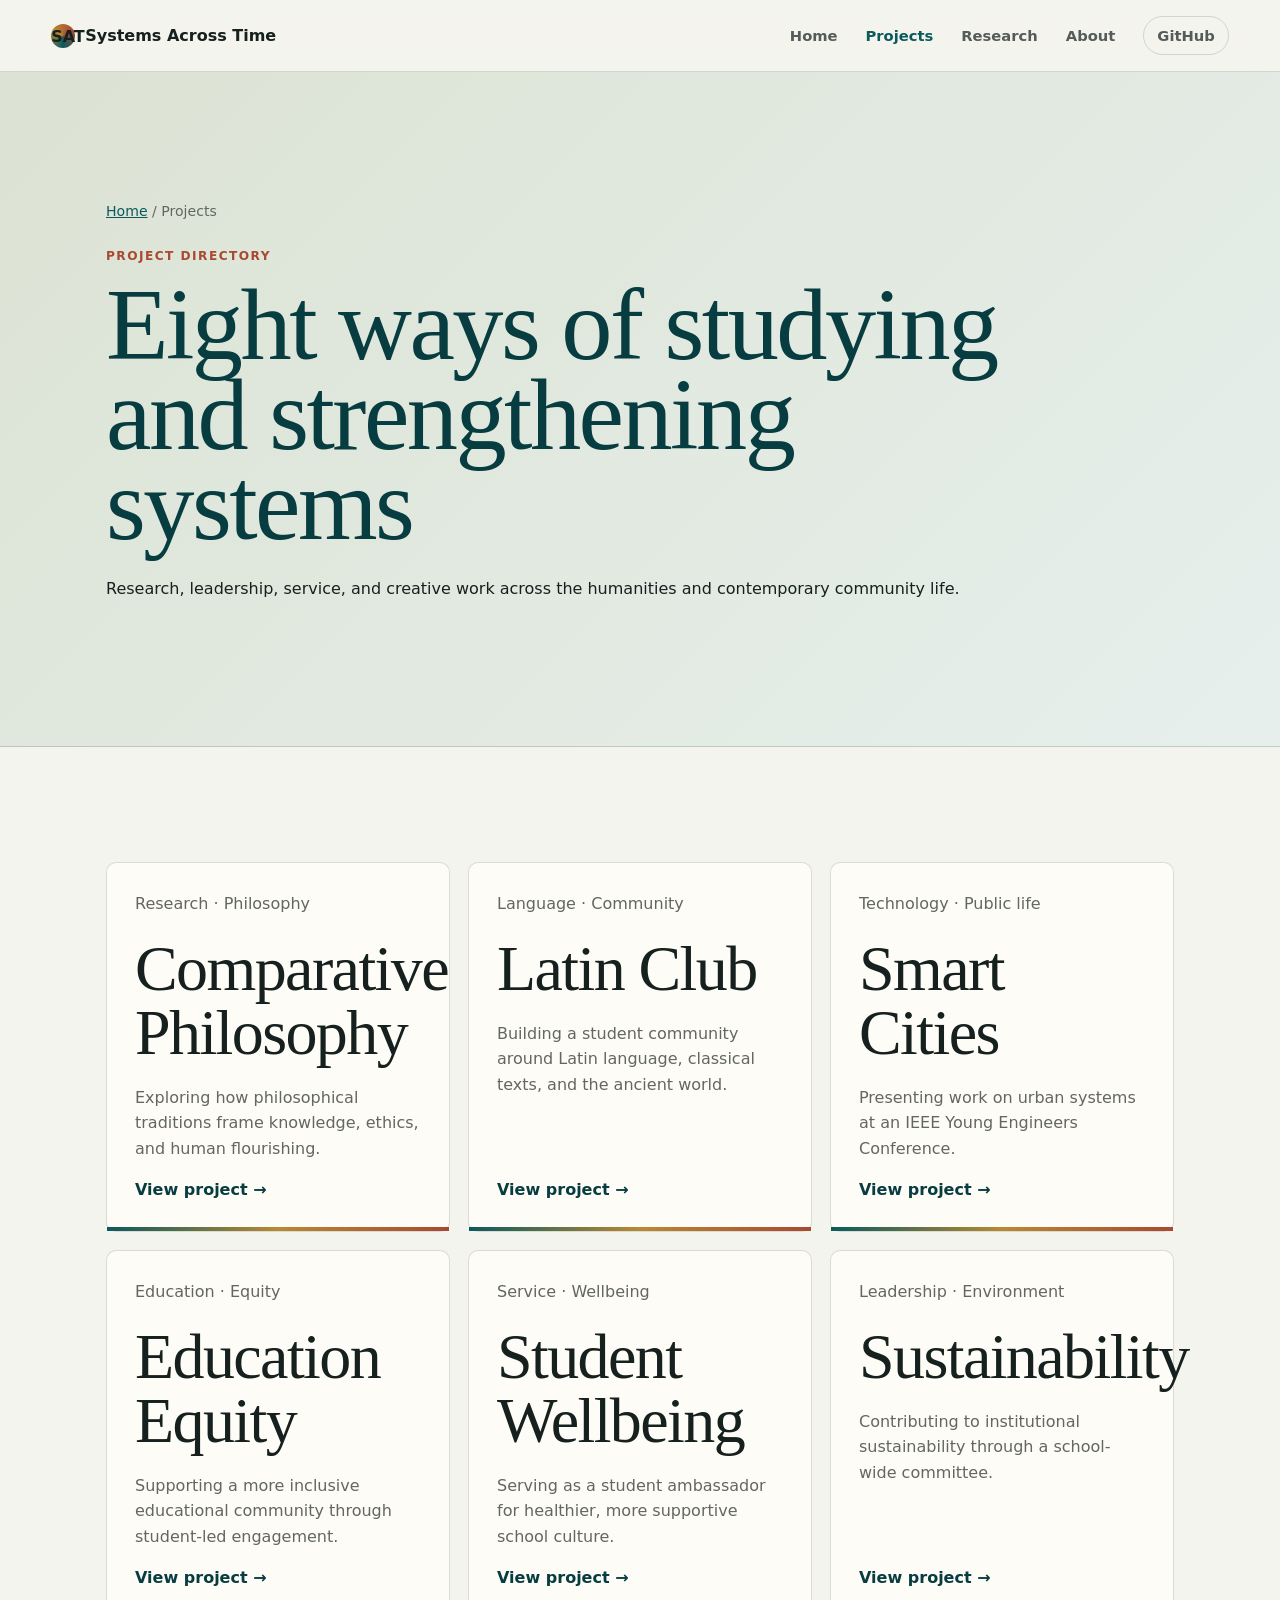
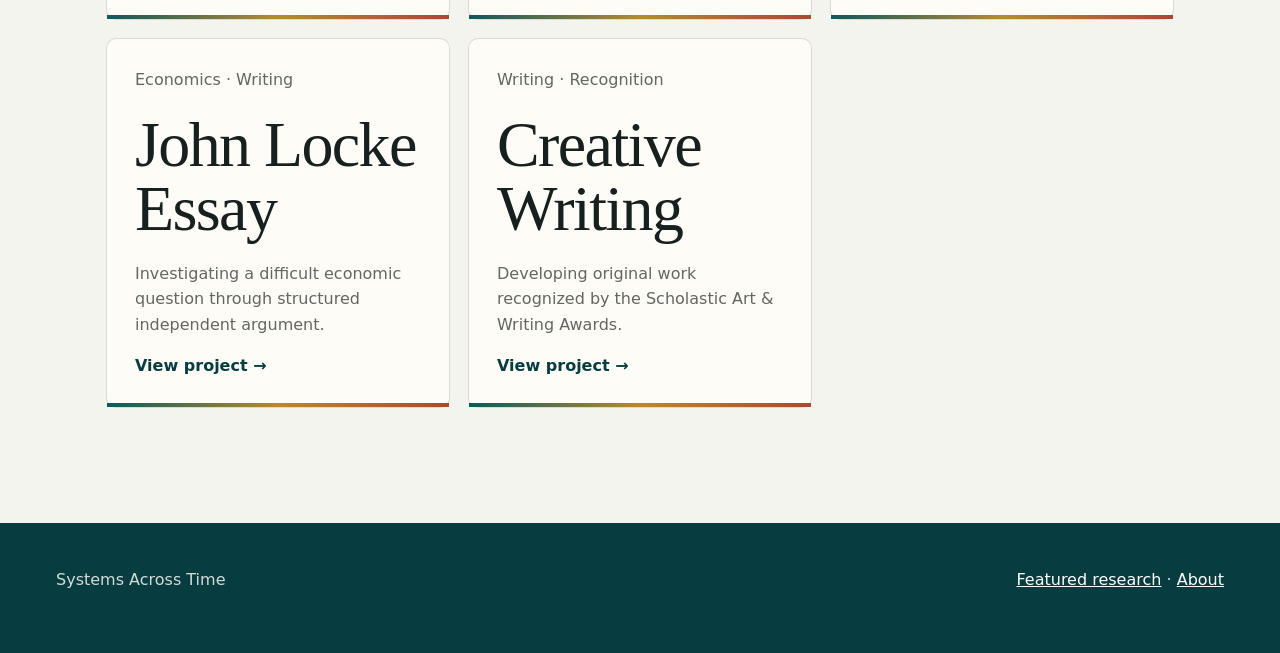
==== projects/index.html @ 8a08f679 "Publish multi-page portfolio and research section" ====
<!doctype html><html lang="en"><head><meta charset="utf-8"><meta name="viewport" content="width=device-width, initial-scale=1"><meta name="description" content="Browse the projects in the Systems Across Time compilation."><title>Projects | Systems Across Time</title><link rel="icon" href="../assets/favicon.svg" type="image/svg+xml"><link rel="stylesheet" href="../styles.css"><script src="../script.js" defer></script></head>
<body><a class="skip-link" href="#main">Skip to content</a><header class="site-header"><a class="brand" href="../index.html"><span class="brand-mark">SAT</span><span>Systems Across Time</span></a><nav class="site-nav" aria-label="Main navigation"><a href="../index.html">Home</a><a aria-current="page" href="index.html">Projects</a><a href="../research/index.html">Research</a><a href="../about.html">About</a><a class="nav-cta" href="https://github.com/hcl-1024/cicero-credit-networks">GitHub</a></nav></header>
<main id="main"><section class="page-hero"><div class="inner"><p class="breadcrumbs"><a href="../index.html">Home</a> / Projects</p><p class="eyebrow">Project directory</p><h1>Eight ways of studying and strengthening systems</h1><p>Research, leadership, service, and creative work across the humanities and contemporary community life.</p></div></section>
<section class="section"><div class="inner card-grid">
<article class="card"><p class="card-meta">Research · Philosophy</p><h2>Comparative Philosophy</h2><p>Exploring how philosophical traditions frame knowledge, ethics, and human flourishing.</p><a class="card-link" href="comparative-philosophy.html">View project →</a></article>
<article class="card"><p class="card-meta">Language · Community</p><h2>Latin Club</h2><p>Building a student community around Latin language, classical texts, and the ancient world.</p><a class="card-link" href="latin-club.html">View project →</a></article>
<article class="card"><p class="card-meta">Technology · Public life</p><h2>Smart Cities</h2><p>Presenting work on urban systems at an IEEE Young Engineers Conference.</p><a class="card-link" href="smart-cities.html">View project →</a></article>
<article class="card"><p class="card-meta">Education · Equity</p><h2>Education Equity</h2><p>Supporting a more inclusive educational community through student-led engagement.</p><a class="card-link" href="education-equity.html">View project →</a></article>
<article class="card"><p class="card-meta">Service · Wellbeing</p><h2>Student Wellbeing</h2><p>Serving as a student ambassador for healthier, more supportive school culture.</p><a class="card-link" href="student-wellbeing.html">View project →</a></article>
<article class="card"><p class="card-meta">Leadership · Environment</p><h2>Sustainability</h2><p>Contributing to institutional sustainability through a school-wide committee.</p><a class="card-link" href="sustainability.html">View project →</a></article>
<article class="card"><p class="card-meta">Economics · Writing</p><h2>John Locke Essay</h2><p>Investigating a difficult economic question through structured independent argument.</p><a class="card-link" href="economics-essay.html">View project →</a></article>
<article class="card"><p class="card-meta">Writing · Recognition</p><h2>Creative Writing</h2><p>Developing original work recognized by the Scholastic Art &amp; Writing Awards.</p><a class="card-link" href="creative-writing.html">View project →</a></article>
</div></section></main><footer class="site-footer"><div class="footer-inner"><p>Systems Across Time</p><p><a href="../research/index.html">Featured research</a> · <a href="../about.html">About</a></p></div></footer></body></html>
---- styles.css ----
:root {
  --paper: #f3f4ed;
  --surface: #fffdf8;
  --ink: #16201e;
  --muted: #626760;
  --line: rgba(22, 32, 30, 0.15);
  --teal: #0b5a5d;
  --teal-dark: #073d40;
  --brick: #a94931;
  --gold: #b88932;
  --sage: #dce3d4;
  --mist: #e6efec;
  --shadow: 0 18px 55px rgba(22, 32, 30, 0.13);
  --sans: Inter, ui-sans-serif, system-ui, -apple-system, BlinkMacSystemFont, "Segoe UI", sans-serif;
  --serif: Georgia, "Times New Roman", serif;
}

* { box-sizing: border-box; }
html { scroll-behavior: smooth; }
body {
  margin: 0;
  background: var(--paper);
  color: var(--ink);
  font-family: var(--sans);
  line-height: 1.6;
}
img { display: block; max-width: 100%; }
a { color: inherit; }
:focus-visible { outline: 3px solid var(--gold); outline-offset: 4px; }

.skip-link {
  background: var(--surface);
  left: 16px;
  padding: 10px 14px;
  position: fixed;
  top: -80px;
  z-index: 100;
}
.skip-link:focus { top: 12px; }

.site-header {
  align-items: center;
  backdrop-filter: blur(18px);
  background: rgba(243, 244, 237, 0.92);
  border-bottom: 1px solid var(--line);
  display: flex;
  justify-content: space-between;
  min-height: 72px;
  padding: 12px clamp(18px, 4vw, 56px);
  position: sticky;
  top: 0;
  z-index: 20;
}
.site-header.is-scrolled { box-shadow: 0 12px 34px rgba(22, 32, 30, 0.1); }
.brand { align-items: center; display: flex; font-weight: 850; gap: 10px; text-decoration: none; }
.brand-mark {
  background: conic-gradient(from 180deg, var(--teal), var(--gold), var(--brick), var(--teal));
  border-radius: 50%;
  height: 24px;
  width: 24px;
}
.site-nav { align-items: center; display: flex; flex-wrap: wrap; gap: clamp(12px, 2.5vw, 28px); }
.site-nav a { color: rgba(22, 32, 30, 0.72); font-size: .92rem; font-weight: 750; text-decoration: none; }
.site-nav a:hover, .site-nav a[aria-current="page"] { color: var(--teal); }
.nav-cta { border: 1px solid var(--line); border-radius: 999px; padding: 7px 13px; }

.hero { min-height: 78vh; overflow: hidden; position: relative; }
.hero-image { height: 100%; inset: 0; object-fit: cover; position: absolute; width: 100%; }
.hero-scrim {
  background: linear-gradient(90deg, rgba(243,244,237,.98), rgba(243,244,237,.86) 42%, rgba(243,244,237,.18) 78%);
  inset: 0;
  position: absolute;
}
.hero-content { max-width: 790px; padding: clamp(80px, 13vh, 150px) clamp(22px, 7vw, 94px); position: relative; z-index: 1; }
.eyebrow, .kicker, .tag {
  color: var(--brick);
  font-size: .76rem;
  font-weight: 850;
  letter-spacing: .12em;
  margin: 0 0 14px;
  text-transform: uppercase;
}
h1, h2 { font-family: var(--serif); font-weight: 400; letter-spacing: -.025em; }
h1 { color: var(--teal-dark); font-size: clamp(3.8rem, 10vw, 7.7rem); line-height: .88; margin: 0 0 26px; }
h2 { font-size: clamp(2.1rem, 5vw, 4.5rem); line-height: 1; margin: 0 0 20px; }
h3 { font-size: 1.35rem; line-height: 1.2; margin: 0 0 12px; }
p { margin: 0 0 1rem; }
.lead { color: rgba(22,32,30,.8); font-size: clamp(1.05rem, 2vw, 1.3rem); max-width: 680px; }

.actions { display: flex; flex-wrap: wrap; gap: 12px; margin-top: 30px; }
.button {
  align-items: center;
  border-radius: 999px;
  display: inline-flex;
  font-weight: 800;
  justify-content: center;
  min-height: 48px;
  padding: 0 20px;
  text-decoration: none;
}
.button.primary { background: var(--teal-dark); color: var(--surface); box-shadow: 0 12px 28px rgba(7,61,64,.24); }
.button.secondary { background: rgba(255,253,248,.78); border: 1px solid var(--line); }
.button.disabled { background: #dfe2dc; color: #747a73; cursor: not-allowed; }

.section { padding: clamp(64px, 9vw, 120px) 0; }
.band { background: var(--surface); border-bottom: 1px solid var(--line); border-top: 1px solid var(--line); }
.inner { margin: 0 auto; max-width: 1180px; padding: 0 clamp(20px, 5vw, 56px); }
.split { align-items: start; display: grid; gap: clamp(32px, 6vw, 80px); grid-template-columns: minmax(0,.9fr) minmax(300px,1fr); }
.section-heading { max-width: 760px; margin-bottom: 42px; }
.section-heading p, .prose p { color: var(--muted); }

.card-grid { display: grid; gap: 18px; grid-template-columns: repeat(3, minmax(0, 1fr)); }
.card-grid.two { grid-template-columns: repeat(2, minmax(0, 1fr)); }
.card {
  background: rgba(255,253,248,.86);
  border: 1px solid var(--line);
  border-radius: 10px;
  display: flex;
  flex-direction: column;
  min-height: 290px;
  padding: 28px;
  position: relative;
}
.card::after { background: linear-gradient(90deg, var(--teal), var(--gold), var(--brick)); bottom: 0; content: ""; height: 4px; left: 0; position: absolute; right: 0; }
.card p { color: var(--muted); }
.card-link { color: var(--teal-dark); font-weight: 800; margin-top: auto; text-decoration: none; }
.card-link:hover { text-decoration: underline; }
.card-meta { align-items: center; display: flex; justify-content: space-between; margin-bottom: 20px; }
.card-number { color: rgba(22,32,30,.32); font-weight: 750; }

.page-hero { background: linear-gradient(135deg, var(--sage), var(--mist)); border-bottom: 1px solid var(--line); padding: clamp(70px, 10vw, 130px) 0; }
.page-hero h1 { font-size: clamp(3.2rem, 8vw, 6.7rem); max-width: 980px; }
.breadcrumbs { color: var(--muted); font-size: .88rem; margin-bottom: 24px; }
.breadcrumbs a { color: var(--teal); }
.content-grid { display: grid; gap: 46px; grid-template-columns: minmax(0, 1fr) 300px; }
.prose { font-size: 1.04rem; max-width: 760px; }
.prose h2 { font-size: clamp(2rem, 4vw, 3.3rem); margin-top: 54px; }
.prose h3 { margin-top: 34px; }
.prose ul { padding-left: 1.2rem; }
.sidebar { background: var(--surface); border: 1px solid var(--line); border-radius: 10px; height: max-content; padding: 24px; }
.sidebar dt { color: var(--brick); font-size: .72rem; font-weight: 850; letter-spacing: .1em; text-transform: uppercase; }
.sidebar dd { margin: 3px 0 18px; }

.objective-list { display: grid; gap: 14px; }
.objective { background: var(--surface); border-left: 5px solid var(--teal); padding: 20px 22px; }
.objective strong { color: var(--teal-dark); display: block; margin-bottom: 4px; }
.notice { background: #fff7df; border: 1px solid rgba(184,137,50,.35); border-radius: 10px; padding: 24px; }
.metric-grid { display: grid; gap: 14px; grid-template-columns: repeat(3, minmax(0,1fr)); margin: 28px 0; }
.metric { background: var(--surface); border: 1px solid var(--line); border-radius: 8px; padding: 20px; }
.metric strong { color: var(--teal-dark); display: block; font-family: var(--serif); font-size: 1.8rem; }

.pagination { border-top: 1px solid var(--line); display: flex; justify-content: space-between; margin-top: 64px; padding-top: 24px; }
.pagination a { color: var(--teal); font-weight: 750; text-decoration: none; }
.site-footer { background: var(--teal-dark); color: rgba(255,253,248,.82); padding: 44px clamp(20px,5vw,56px); }
.footer-inner { display: flex; justify-content: space-between; margin: 0 auto; max-width: 1180px; }
.footer-inner a { color: white; }

@media (max-width: 860px) {
  .site-header { align-items: flex-start; flex-direction: column; gap: 10px; }
  .site-nav { gap: 14px; }
  .split, .content-grid { grid-template-columns: 1fr; }
  .card-grid, .card-grid.two, .metric-grid { grid-template-columns: 1fr 1fr; }
  .sidebar { order: -1; }
}
@media (max-width: 560px) {
  .site-nav { font-size: .86rem; }
  .nav-cta { display: none; }
  .hero { min-height: 720px; }
  .hero-scrim { background: linear-gradient(0deg, rgba(243,244,237,.98), rgba(243,244,237,.68)); }
  .hero-content { padding-top: 90px; }
  .card-grid, .card-grid.two, .metric-grid { grid-template-columns: 1fr; }
  .footer-inner { flex-direction: column; gap: 12px; }
}
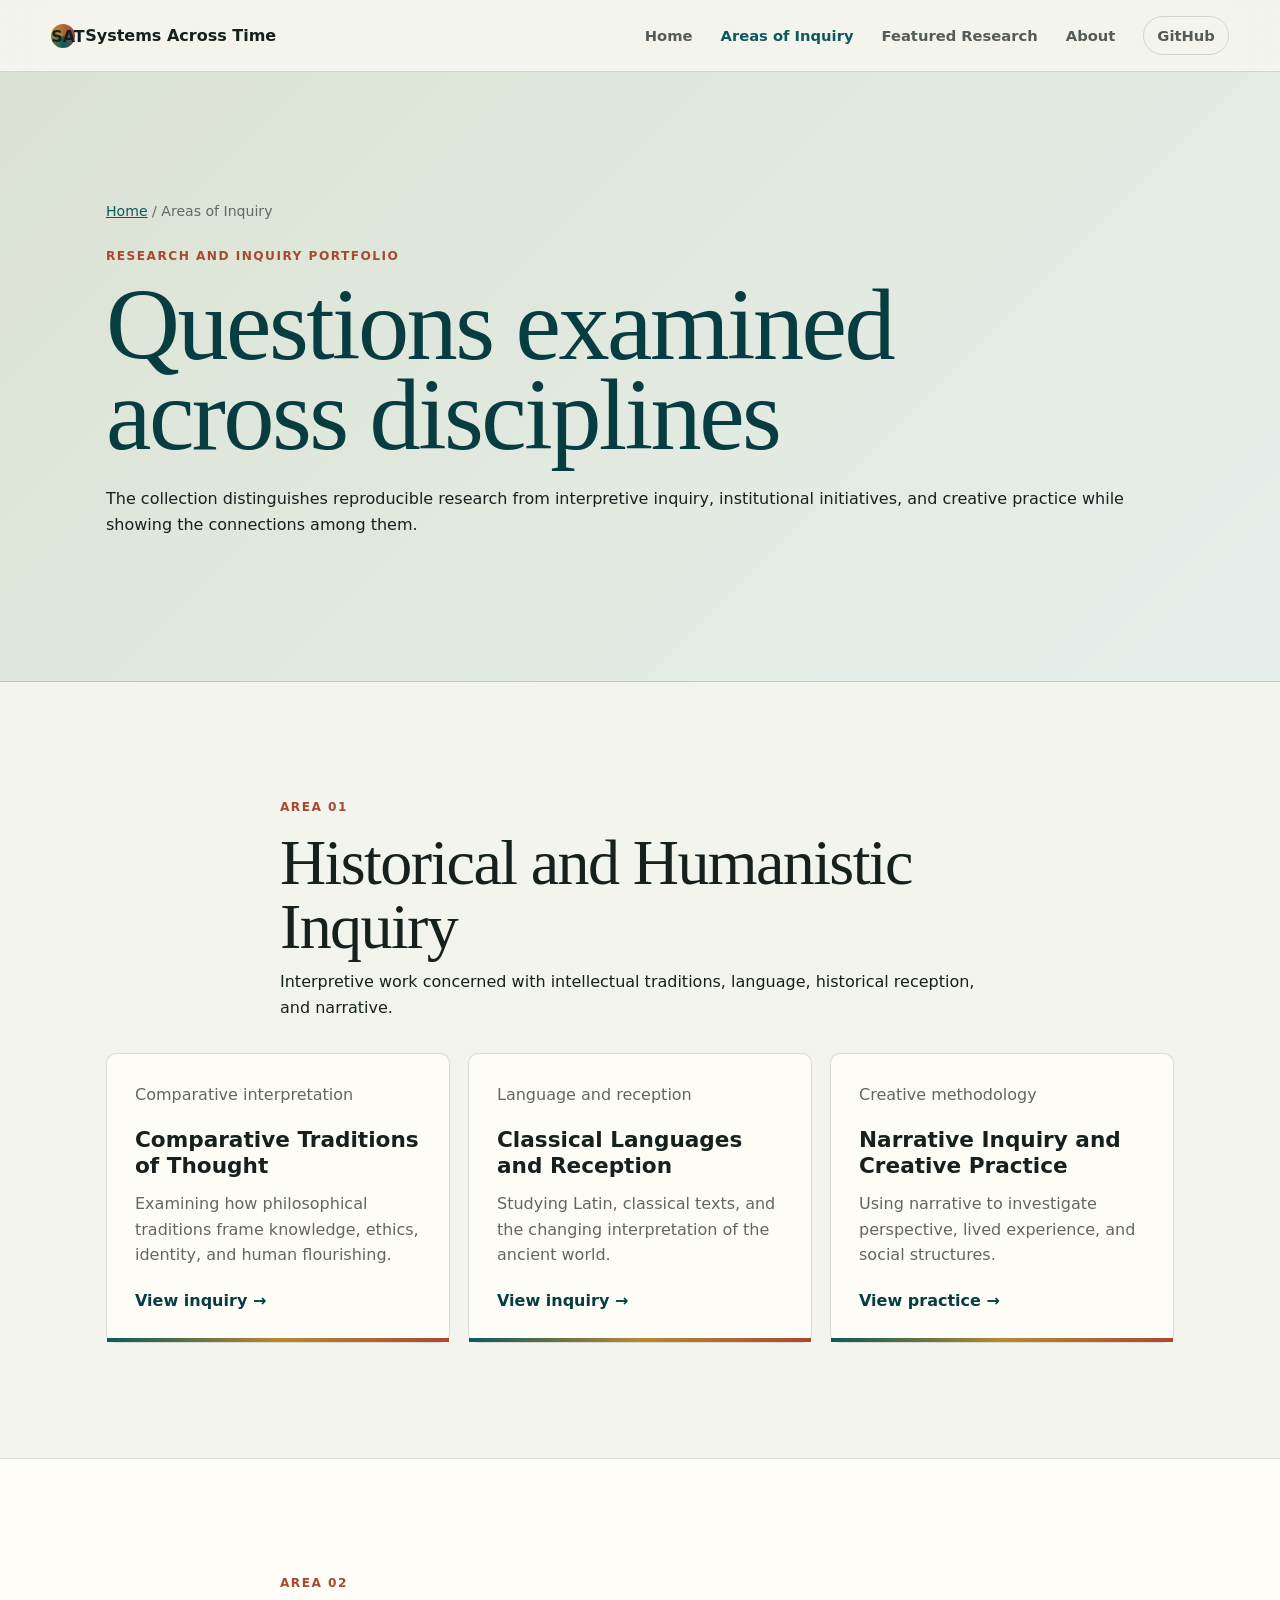
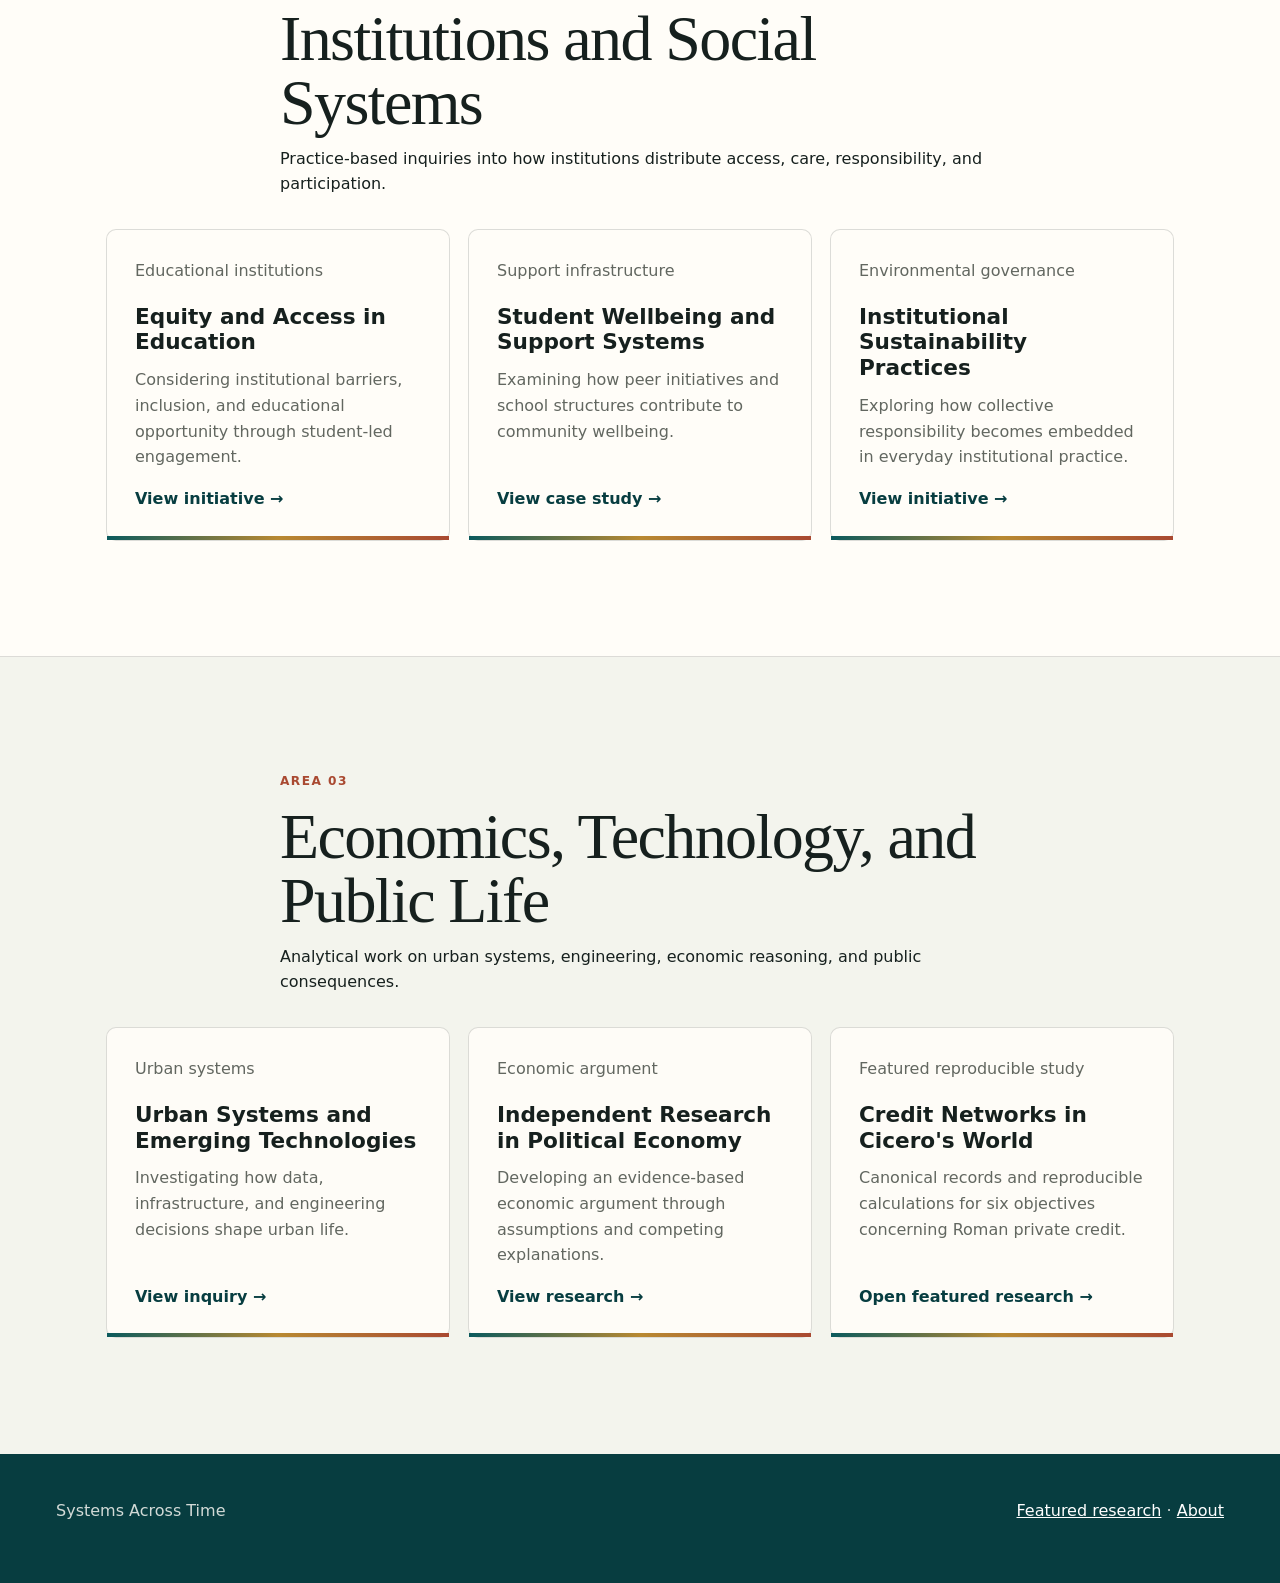
==== commit 8a43b013: "Reframe portfolio as research and inquiry" ====
--- a/projects/index.html
+++ b/projects/index.html
@@ -1,13 +1,28 @@
-<!doctype html><html lang="en"><head><meta charset="utf-8"><meta name="viewport" content="width=device-width, initial-scale=1"><meta name="description" content="Browse the projects in the Systems Across Time compilation."><title>Projects | Systems Across Time</title><link rel="icon" href="../assets/favicon.svg" type="image/svg+xml"><link rel="stylesheet" href="../styles.css"><script src="../script.js" defer></script></head>
-<body><a class="skip-link" href="#main">Skip to content</a><header class="site-header"><a class="brand" href="../index.html"><span class="brand-mark">SAT</span><span>Systems Across Time</span></a><nav class="site-nav" aria-label="Main navigation"><a href="../index.html">Home</a><a aria-current="page" href="index.html">Projects</a><a href="../research/index.html">Research</a><a href="../about.html">About</a><a class="nav-cta" href="https://github.com/hcl-1024/cicero-credit-networks">GitHub</a></nav></header>
-<main id="main"><section class="page-hero"><div class="inner"><p class="breadcrumbs"><a href="../index.html">Home</a> / Projects</p><p class="eyebrow">Project directory</p><h1>Eight ways of studying and strengthening systems</h1><p>Research, leadership, service, and creative work across the humanities and contemporary community life.</p></div></section>
-<section class="section"><div class="inner card-grid">
-<article class="card"><p class="card-meta">Research · Philosophy</p><h2>Comparative Philosophy</h2><p>Exploring how philosophical traditions frame knowledge, ethics, and human flourishing.</p><a class="card-link" href="comparative-philosophy.html">View project →</a></article>
-<article class="card"><p class="card-meta">Language · Community</p><h2>Latin Club</h2><p>Building a student community around Latin language, classical texts, and the ancient world.</p><a class="card-link" href="latin-club.html">View project →</a></article>
-<article class="card"><p class="card-meta">Technology · Public life</p><h2>Smart Cities</h2><p>Presenting work on urban systems at an IEEE Young Engineers Conference.</p><a class="card-link" href="smart-cities.html">View project →</a></article>
-<article class="card"><p class="card-meta">Education · Equity</p><h2>Education Equity</h2><p>Supporting a more inclusive educational community through student-led engagement.</p><a class="card-link" href="education-equity.html">View project →</a></article>
-<article class="card"><p class="card-meta">Service · Wellbeing</p><h2>Student Wellbeing</h2><p>Serving as a student ambassador for healthier, more supportive school culture.</p><a class="card-link" href="student-wellbeing.html">View project →</a></article>
-<article class="card"><p class="card-meta">Leadership · Environment</p><h2>Sustainability</h2><p>Contributing to institutional sustainability through a school-wide committee.</p><a class="card-link" href="sustainability.html">View project →</a></article>
-<article class="card"><p class="card-meta">Economics · Writing</p><h2>John Locke Essay</h2><p>Investigating a difficult economic question through structured independent argument.</p><a class="card-link" href="economics-essay.html">View project →</a></article>
-<article class="card"><p class="card-meta">Writing · Recognition</p><h2>Creative Writing</h2><p>Developing original work recognized by the Scholastic Art &amp; Writing Awards.</p><a class="card-link" href="creative-writing.html">View project →</a></article>
-</div></section></main><footer class="site-footer"><div class="footer-inner"><p>Systems Across Time</p><p><a href="../research/index.html">Featured research</a> · <a href="../about.html">About</a></p></div></footer></body></html>
+<!doctype html>
+<html lang="en">
+<head>
+  <meta charset="utf-8"><meta name="viewport" content="width=device-width, initial-scale=1">
+  <meta name="description" content="Research and areas of inquiry across the humanities, social systems, economics, and technology.">
+  <title>Research and Areas of Inquiry | Systems Across Time</title>
+  <link rel="icon" href="../assets/favicon.svg" type="image/svg+xml"><link rel="stylesheet" href="../styles.css"><script src="../script.js" defer></script>
+</head>
+<body><a class="skip-link" href="#main">Skip to content</a>
+<header class="site-header"><a class="brand" href="../index.html"><span class="brand-mark">SAT</span><span>Systems Across Time</span></a><nav class="site-nav" aria-label="Main navigation"><a href="../index.html">Home</a><a aria-current="page" href="index.html">Areas of Inquiry</a><a href="../research/index.html">Featured Research</a><a href="../about.html">About</a><a class="nav-cta" href="https://github.com/hcl-1024/cicero-credit-networks">GitHub</a></nav></header>
+<main id="main">
+  <section class="page-hero"><div class="inner"><p class="breadcrumbs"><a href="../index.html">Home</a> / Areas of Inquiry</p><p class="eyebrow">Research and inquiry portfolio</p><h1>Questions examined across disciplines</h1><p>The collection distinguishes reproducible research from interpretive inquiry, institutional initiatives, and creative practice while showing the connections among them.</p></div></section>
+  <section class="section area-section" id="humanities"><div class="inner area-heading"><p class="kicker">Area 01</p><h2>Historical and Humanistic Inquiry</h2><p>Interpretive work concerned with intellectual traditions, language, historical reception, and narrative.</p></div><div class="inner card-grid">
+    <article class="card"><p class="card-meta">Comparative interpretation</p><h3>Comparative Traditions of Thought</h3><p>Examining how philosophical traditions frame knowledge, ethics, identity, and human flourishing.</p><a class="card-link" href="comparative-philosophy.html">View inquiry →</a></article>
+    <article class="card"><p class="card-meta">Language and reception</p><h3>Classical Languages and Reception</h3><p>Studying Latin, classical texts, and the changing interpretation of the ancient world.</p><a class="card-link" href="latin-club.html">View inquiry →</a></article>
+    <article class="card"><p class="card-meta">Creative methodology</p><h3>Narrative Inquiry and Creative Practice</h3><p>Using narrative to investigate perspective, lived experience, and social structures.</p><a class="card-link" href="creative-writing.html">View practice →</a></article>
+  </div></section>
+  <section class="section area-section band" id="social-systems"><div class="inner area-heading"><p class="kicker">Area 02</p><h2>Institutions and Social Systems</h2><p>Practice-based inquiries into how institutions distribute access, care, responsibility, and participation.</p></div><div class="inner card-grid">
+    <article class="card"><p class="card-meta">Educational institutions</p><h3>Equity and Access in Education</h3><p>Considering institutional barriers, inclusion, and educational opportunity through student-led engagement.</p><a class="card-link" href="education-equity.html">View initiative →</a></article>
+    <article class="card"><p class="card-meta">Support infrastructure</p><h3>Student Wellbeing and Support Systems</h3><p>Examining how peer initiatives and school structures contribute to community wellbeing.</p><a class="card-link" href="student-wellbeing.html">View case study →</a></article>
+    <article class="card"><p class="card-meta">Environmental governance</p><h3>Institutional Sustainability Practices</h3><p>Exploring how collective responsibility becomes embedded in everyday institutional practice.</p><a class="card-link" href="sustainability.html">View initiative →</a></article>
+  </div></section>
+  <section class="section area-section" id="public-life"><div class="inner area-heading"><p class="kicker">Area 03</p><h2>Economics, Technology, and Public Life</h2><p>Analytical work on urban systems, engineering, economic reasoning, and public consequences.</p></div><div class="inner card-grid">
+    <article class="card"><p class="card-meta">Urban systems</p><h3>Urban Systems and Emerging Technologies</h3><p>Investigating how data, infrastructure, and engineering decisions shape urban life.</p><a class="card-link" href="smart-cities.html">View inquiry →</a></article>
+    <article class="card"><p class="card-meta">Economic argument</p><h3>Independent Research in Political Economy</h3><p>Developing an evidence-based economic argument through assumptions and competing explanations.</p><a class="card-link" href="economics-essay.html">View research →</a></article>
+    <article class="card"><p class="card-meta">Featured reproducible study</p><h3>Credit Networks in Cicero's World</h3><p>Canonical records and reproducible calculations for six objectives concerning Roman private credit.</p><a class="card-link" href="../research/index.html">Open featured research →</a></article>
+  </div></section>
+</main><footer class="site-footer"><div class="footer-inner"><p>Systems Across Time</p><p><a href="../research/index.html">Featured research</a> · <a href="../about.html">About</a></p></div></footer></body></html>
--- a/styles.css
+++ b/styles.css
@@ -107,6 +107,9 @@
 .inner { margin: 0 auto; max-width: 1180px; padding: 0 clamp(20px, 5vw, 56px); }
 .split { align-items: start; display: grid; gap: clamp(32px, 6vw, 80px); grid-template-columns: minmax(0,.9fr) minmax(300px,1fr); }
 .section-heading { max-width: 760px; margin-bottom: 42px; }
+.area-section { scroll-margin-top: 6rem; }
+.area-heading { margin-bottom: 2rem; max-width: 52rem; }
+.area-heading h2 { margin: .35rem 0 .65rem; }
 .section-heading p, .prose p { color: var(--muted); }
 
 .card-grid { display: grid; gap: 18px; grid-template-columns: repeat(3, minmax(0, 1fr)); }
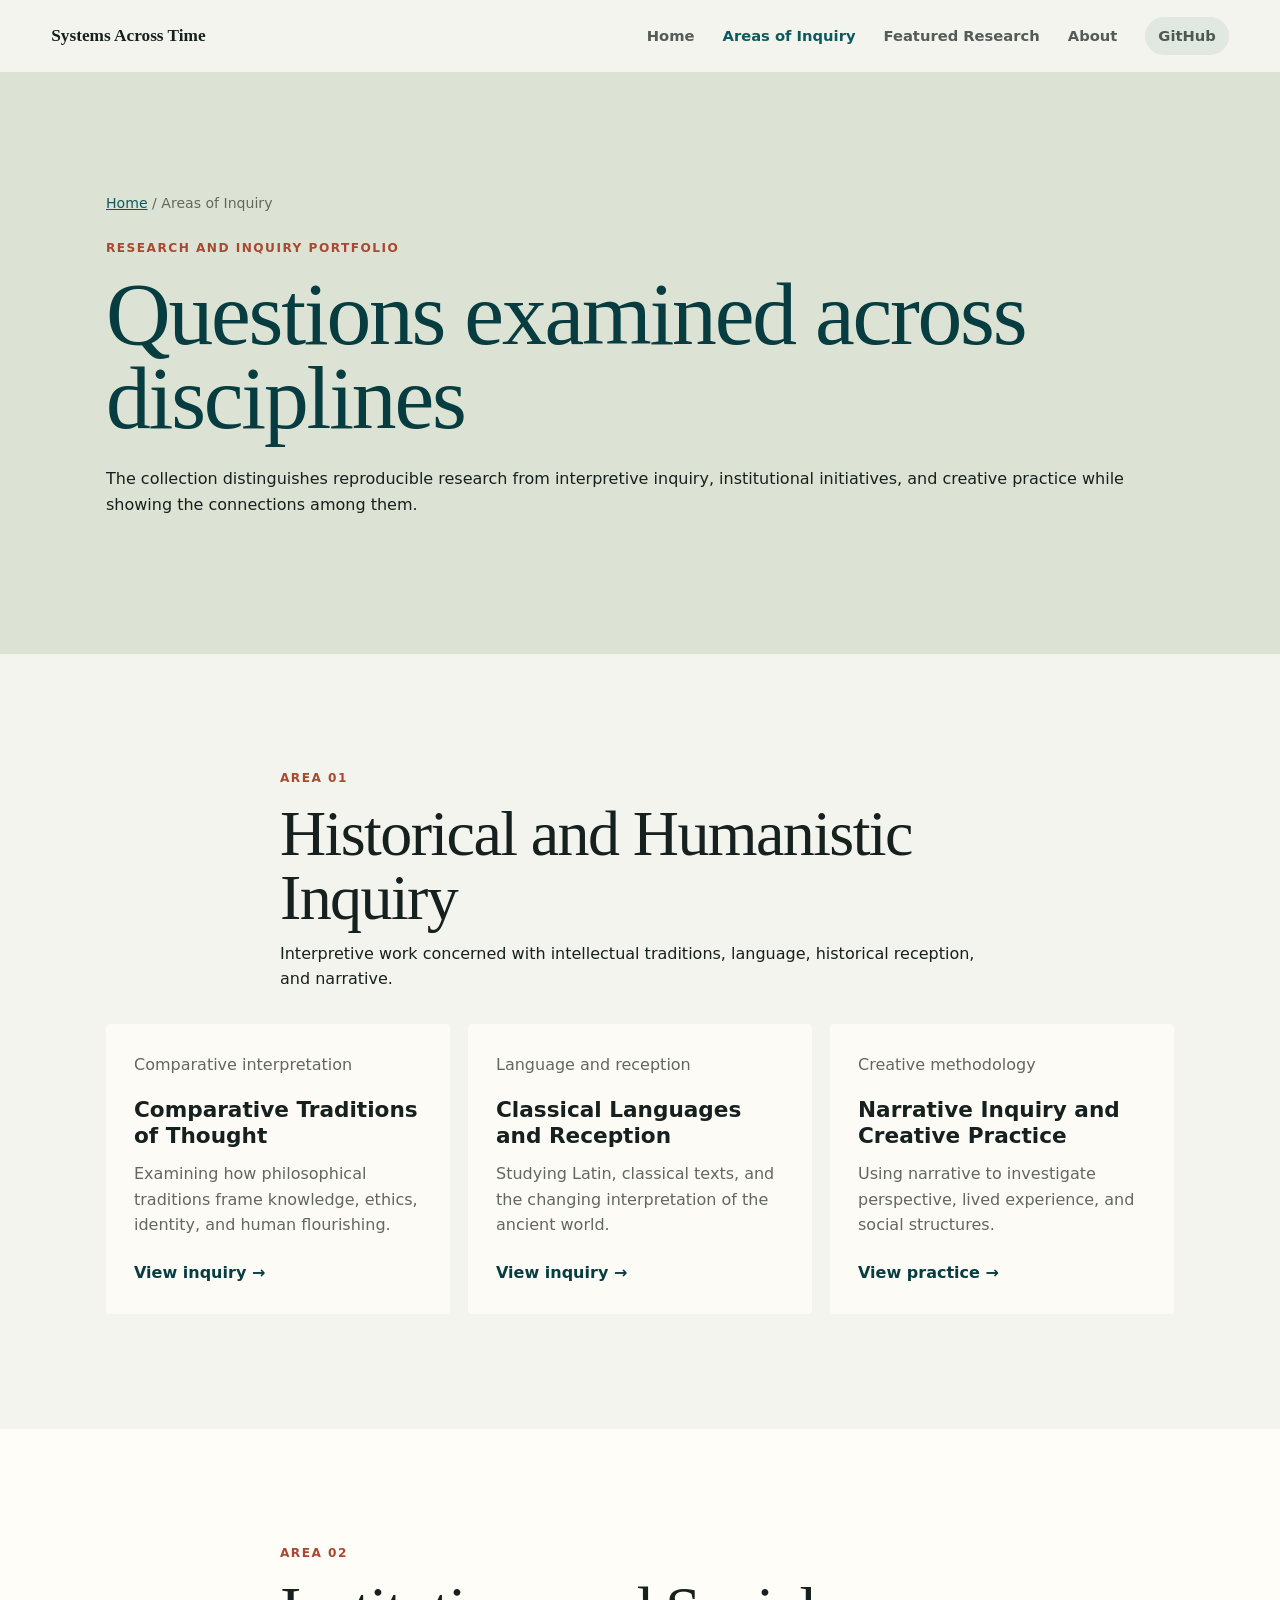
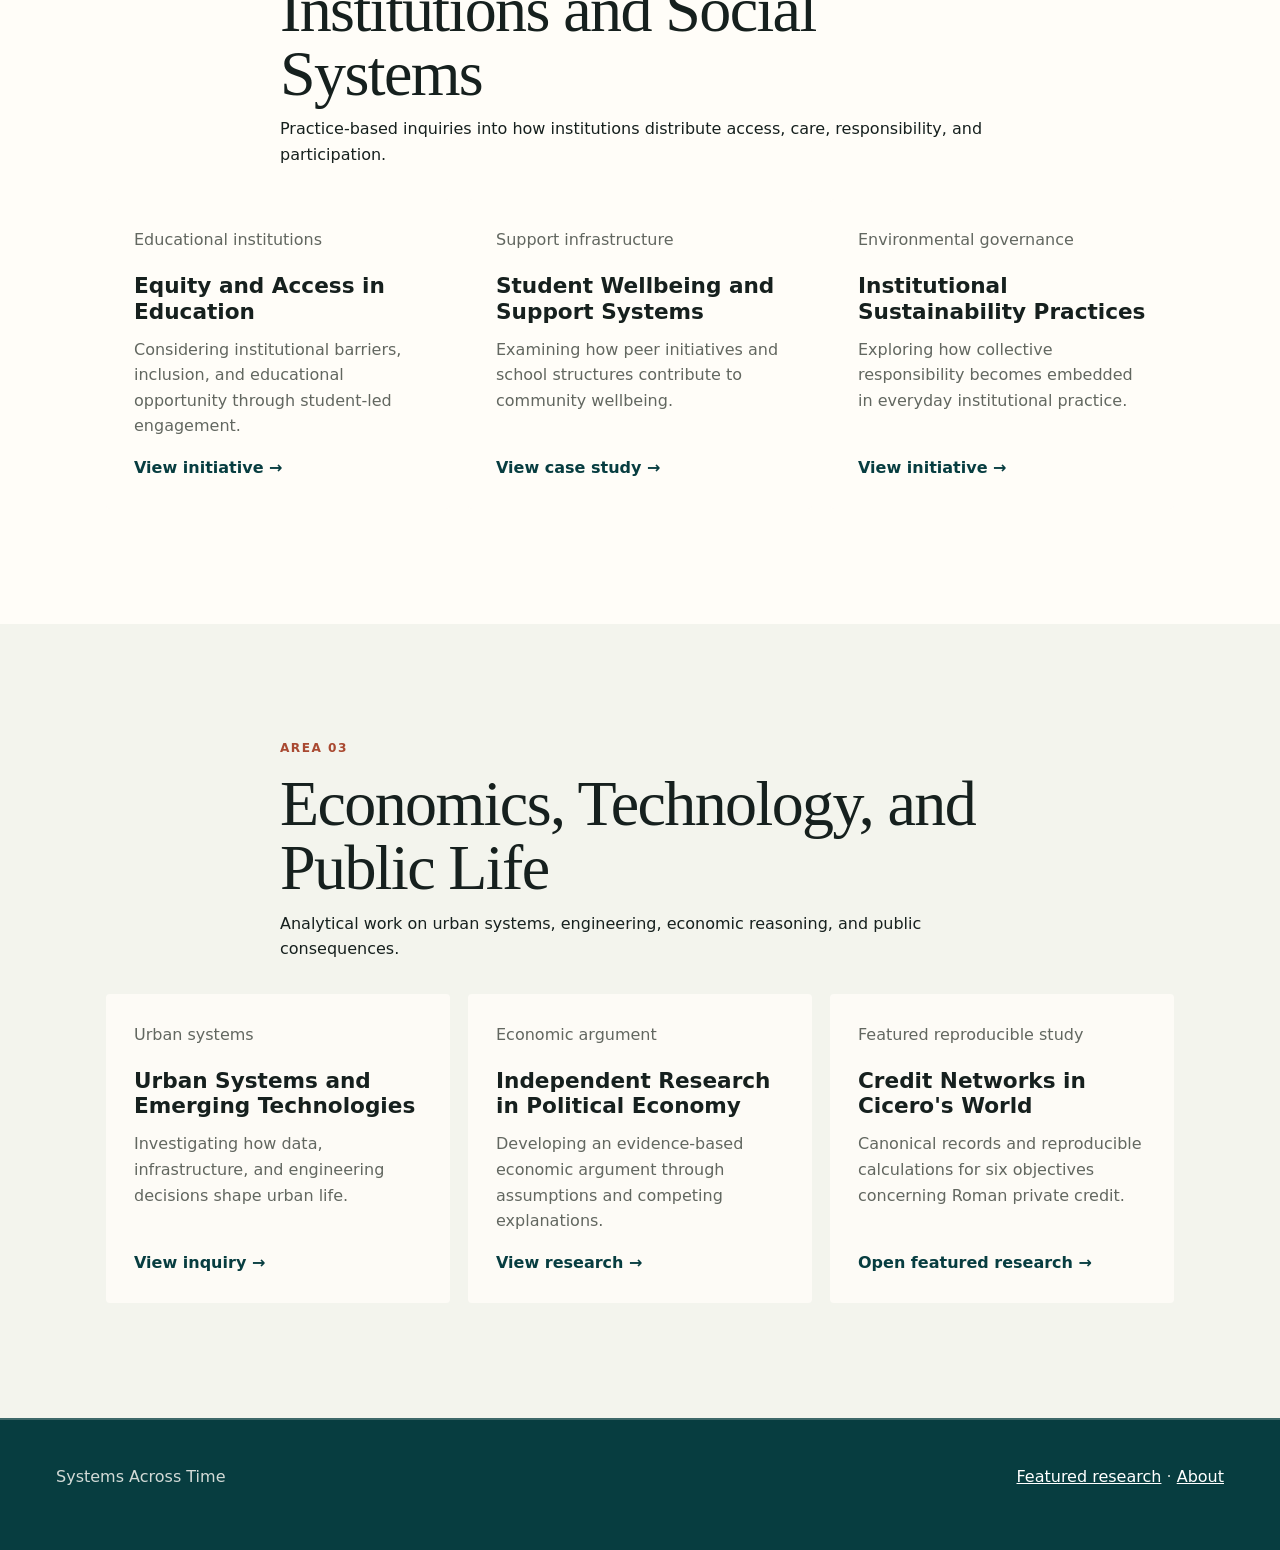
==== commit a4fa842c: "Simplify website visual design" ====
--- a/projects/index.html
+++ b/projects/index.html
@@ -4,10 +4,10 @@
   <meta charset="utf-8"><meta name="viewport" content="width=device-width, initial-scale=1">
   <meta name="description" content="Research and areas of inquiry across the humanities, social systems, economics, and technology.">
   <title>Research and Areas of Inquiry | Systems Across Time</title>
-  <link rel="icon" href="../assets/favicon.svg" type="image/svg+xml"><link rel="stylesheet" href="../styles.css"><script src="../script.js" defer></script>
+  <link rel="icon" href="../assets/favicon.svg" type="image/svg+xml"><link rel="stylesheet" href="../styles.css?v=20260715-2"><script src="../script.js" defer></script>
 </head>
 <body><a class="skip-link" href="#main">Skip to content</a>
-<header class="site-header"><a class="brand" href="../index.html"><span class="brand-mark">SAT</span><span>Systems Across Time</span></a><nav class="site-nav" aria-label="Main navigation"><a href="../index.html">Home</a><a aria-current="page" href="index.html">Areas of Inquiry</a><a href="../research/index.html">Featured Research</a><a href="../about.html">About</a><a class="nav-cta" href="https://github.com/hcl-1024/cicero-credit-networks">GitHub</a></nav></header>
+<header class="site-header"><a class="brand" href="../index.html">Systems Across Time</a><nav class="site-nav" aria-label="Main navigation"><a href="../index.html">Home</a><a aria-current="page" href="index.html">Areas of Inquiry</a><a href="../research/index.html">Featured Research</a><a href="../about.html">About</a><a class="nav-cta" href="https://github.com/hcl-1024/cicero-credit-networks">GitHub</a></nav></header>
 <main id="main">
   <section class="page-hero"><div class="inner"><p class="breadcrumbs"><a href="../index.html">Home</a> / Areas of Inquiry</p><p class="eyebrow">Research and inquiry portfolio</p><h1>Questions examined across disciplines</h1><p>The collection distinguishes reproducible research from interpretive inquiry, institutional initiatives, and creative practice while showing the connections among them.</p></div></section>
   <section class="section area-section" id="humanities"><div class="inner area-heading"><p class="kicker">Area 01</p><h2>Historical and Humanistic Inquiry</h2><p>Interpretive work concerned with intellectual traditions, language, historical reception, and narrative.</p></div><div class="inner card-grid">
--- a/styles.css
+++ b/styles.css
@@ -3,14 +3,11 @@
   --surface: #fffdf8;
   --ink: #16201e;
   --muted: #626760;
-  --line: rgba(22, 32, 30, 0.15);
   --teal: #0b5a5d;
   --teal-dark: #073d40;
   --brick: #a94931;
   --gold: #b88932;
   --sage: #dce3d4;
-  --mist: #e6efec;
-  --shadow: 0 18px 55px rgba(22, 32, 30, 0.13);
   --sans: Inter, ui-sans-serif, system-ui, -apple-system, BlinkMacSystemFont, "Segoe UI", sans-serif;
   --serif: Georgia, "Times New Roman", serif;
 }
@@ -40,9 +37,7 @@
 
 .site-header {
   align-items: center;
-  backdrop-filter: blur(18px);
-  background: rgba(243, 244, 237, 0.92);
-  border-bottom: 1px solid var(--line);
+  background: var(--paper);
   display: flex;
   justify-content: space-between;
   min-height: 72px;
@@ -51,27 +46,15 @@
   top: 0;
   z-index: 20;
 }
-.site-header.is-scrolled { box-shadow: 0 12px 34px rgba(22, 32, 30, 0.1); }
-.brand { align-items: center; display: flex; font-weight: 850; gap: 10px; text-decoration: none; }
-.brand-mark {
-  background: conic-gradient(from 180deg, var(--teal), var(--gold), var(--brick), var(--teal));
-  border-radius: 50%;
-  height: 24px;
-  width: 24px;
-}
+.site-header.is-scrolled { box-shadow: none; }
+.brand { font-family: var(--serif); font-size: 1.08rem; font-weight: 700; text-decoration: none; }
 .site-nav { align-items: center; display: flex; flex-wrap: wrap; gap: clamp(12px, 2.5vw, 28px); }
 .site-nav a { color: rgba(22, 32, 30, 0.72); font-size: .92rem; font-weight: 750; text-decoration: none; }
 .site-nav a:hover, .site-nav a[aria-current="page"] { color: var(--teal); }
-.nav-cta { border: 1px solid var(--line); border-radius: 999px; padding: 7px 13px; }
+.nav-cta { background: rgba(11, 90, 93, 0.08); border-radius: 999px; padding: 7px 13px; }
 
-.hero { min-height: 78vh; overflow: hidden; position: relative; }
-.hero-image { height: 100%; inset: 0; object-fit: cover; position: absolute; width: 100%; }
-.hero-scrim {
-  background: linear-gradient(90deg, rgba(243,244,237,.98), rgba(243,244,237,.86) 42%, rgba(243,244,237,.18) 78%);
-  inset: 0;
-  position: absolute;
-}
-.hero-content { max-width: 790px; padding: clamp(80px, 13vh, 150px) clamp(22px, 7vw, 94px); position: relative; z-index: 1; }
+.hero { background: var(--sage); min-height: 64vh; }
+.hero-content { max-width: 900px; padding: clamp(90px, 14vh, 150px) clamp(22px, 7vw, 94px); }
 .eyebrow, .kicker, .tag {
   color: var(--brick);
   font-size: .76rem;
@@ -81,7 +64,7 @@
   text-transform: uppercase;
 }
 h1, h2 { font-family: var(--serif); font-weight: 400; letter-spacing: -.025em; }
-h1 { color: var(--teal-dark); font-size: clamp(3.8rem, 10vw, 7.7rem); line-height: .88; margin: 0 0 26px; }
+h1 { color: var(--teal-dark); font-size: clamp(3.4rem, 8vw, 6.6rem); line-height: .94; margin: 0 0 26px; }
 h2 { font-size: clamp(2.1rem, 5vw, 4.5rem); line-height: 1; margin: 0 0 20px; }
 h3 { font-size: 1.35rem; line-height: 1.2; margin: 0 0 12px; }
 p { margin: 0 0 1rem; }
@@ -98,12 +81,12 @@
   padding: 0 20px;
   text-decoration: none;
 }
-.button.primary { background: var(--teal-dark); color: var(--surface); box-shadow: 0 12px 28px rgba(7,61,64,.24); }
-.button.secondary { background: rgba(255,253,248,.78); border: 1px solid var(--line); }
+.button.primary { background: var(--teal-dark); color: var(--surface); }
+.button.secondary { background: rgba(255,253,248,.72); }
 .button.disabled { background: #dfe2dc; color: #747a73; cursor: not-allowed; }
 
 .section { padding: clamp(64px, 9vw, 120px) 0; }
-.band { background: var(--surface); border-bottom: 1px solid var(--line); border-top: 1px solid var(--line); }
+.band { background: var(--surface); }
 .inner { margin: 0 auto; max-width: 1180px; padding: 0 clamp(20px, 5vw, 56px); }
 .split { align-items: start; display: grid; gap: clamp(32px, 6vw, 80px); grid-template-columns: minmax(0,.9fr) minmax(300px,1fr); }
 .section-heading { max-width: 760px; margin-bottom: 42px; }
@@ -116,23 +99,21 @@
 .card-grid.two { grid-template-columns: repeat(2, minmax(0, 1fr)); }
 .card {
   background: rgba(255,253,248,.86);
-  border: 1px solid var(--line);
-  border-radius: 10px;
+  border-radius: 4px;
   display: flex;
   flex-direction: column;
   min-height: 290px;
   padding: 28px;
   position: relative;
 }
-.card::after { background: linear-gradient(90deg, var(--teal), var(--gold), var(--brick)); bottom: 0; content: ""; height: 4px; left: 0; position: absolute; right: 0; }
 .card p { color: var(--muted); }
 .card-link { color: var(--teal-dark); font-weight: 800; margin-top: auto; text-decoration: none; }
 .card-link:hover { text-decoration: underline; }
 .card-meta { align-items: center; display: flex; justify-content: space-between; margin-bottom: 20px; }
 .card-number { color: rgba(22,32,30,.32); font-weight: 750; }
 
-.page-hero { background: linear-gradient(135deg, var(--sage), var(--mist)); border-bottom: 1px solid var(--line); padding: clamp(70px, 10vw, 130px) 0; }
-.page-hero h1 { font-size: clamp(3.2rem, 8vw, 6.7rem); max-width: 980px; }
+.page-hero { background: var(--sage); padding: clamp(70px, 10vw, 120px) 0; }
+.page-hero h1 { font-size: clamp(3rem, 7vw, 5.8rem); max-width: 980px; }
 .breadcrumbs { color: var(--muted); font-size: .88rem; margin-bottom: 24px; }
 .breadcrumbs a { color: var(--teal); }
 .content-grid { display: grid; gap: 46px; grid-template-columns: minmax(0, 1fr) 300px; }
@@ -140,21 +121,21 @@
 .prose h2 { font-size: clamp(2rem, 4vw, 3.3rem); margin-top: 54px; }
 .prose h3 { margin-top: 34px; }
 .prose ul { padding-left: 1.2rem; }
-.sidebar { background: var(--surface); border: 1px solid var(--line); border-radius: 10px; height: max-content; padding: 24px; }
+.sidebar { background: var(--surface); height: max-content; padding: 24px; }
 .sidebar dt { color: var(--brick); font-size: .72rem; font-weight: 850; letter-spacing: .1em; text-transform: uppercase; }
 .sidebar dd { margin: 3px 0 18px; }
 
 .objective-list { display: grid; gap: 14px; }
 .objective { background: var(--surface); border-left: 5px solid var(--teal); padding: 20px 22px; }
 .objective strong { color: var(--teal-dark); display: block; margin-bottom: 4px; }
-.notice { background: #fff7df; border: 1px solid rgba(184,137,50,.35); border-radius: 10px; padding: 24px; }
+.notice { background: #fff7df; padding: 24px; }
 .metric-grid { display: grid; gap: 14px; grid-template-columns: repeat(3, minmax(0,1fr)); margin: 28px 0; }
-.metric { background: var(--surface); border: 1px solid var(--line); border-radius: 8px; padding: 20px; }
+.metric { background: var(--surface); padding: 20px; }
 .metric strong { color: var(--teal-dark); display: block; font-family: var(--serif); font-size: 1.8rem; }
 
-.pagination { border-top: 1px solid var(--line); display: flex; justify-content: space-between; margin-top: 64px; padding-top: 24px; }
+.pagination { border-top: 2px solid rgba(7, 61, 64, 0.22); display: flex; justify-content: space-between; margin-top: 64px; padding-top: 24px; }
 .pagination a { color: var(--teal); font-weight: 750; text-decoration: none; }
-.site-footer { background: var(--teal-dark); color: rgba(255,253,248,.82); padding: 44px clamp(20px,5vw,56px); }
+.site-footer { background: var(--teal-dark); border-top: 2px solid rgba(255,253,248,.22); color: rgba(255,253,248,.82); padding: 44px clamp(20px,5vw,56px); }
 .footer-inner { display: flex; justify-content: space-between; margin: 0 auto; max-width: 1180px; }
 .footer-inner a { color: white; }
 
@@ -164,12 +145,12 @@
   .split, .content-grid { grid-template-columns: 1fr; }
   .card-grid, .card-grid.two, .metric-grid { grid-template-columns: 1fr 1fr; }
   .sidebar { order: -1; }
+  .paper-page .sidebar { order: initial; }
 }
 @media (max-width: 560px) {
   .site-nav { font-size: .86rem; }
   .nav-cta { display: none; }
-  .hero { min-height: 720px; }
-  .hero-scrim { background: linear-gradient(0deg, rgba(243,244,237,.98), rgba(243,244,237,.68)); }
+  .hero { min-height: 620px; }
   .hero-content { padding-top: 90px; }
   .card-grid, .card-grid.two, .metric-grid { grid-template-columns: 1fr; }
   .footer-inner { flex-direction: column; gap: 12px; }
